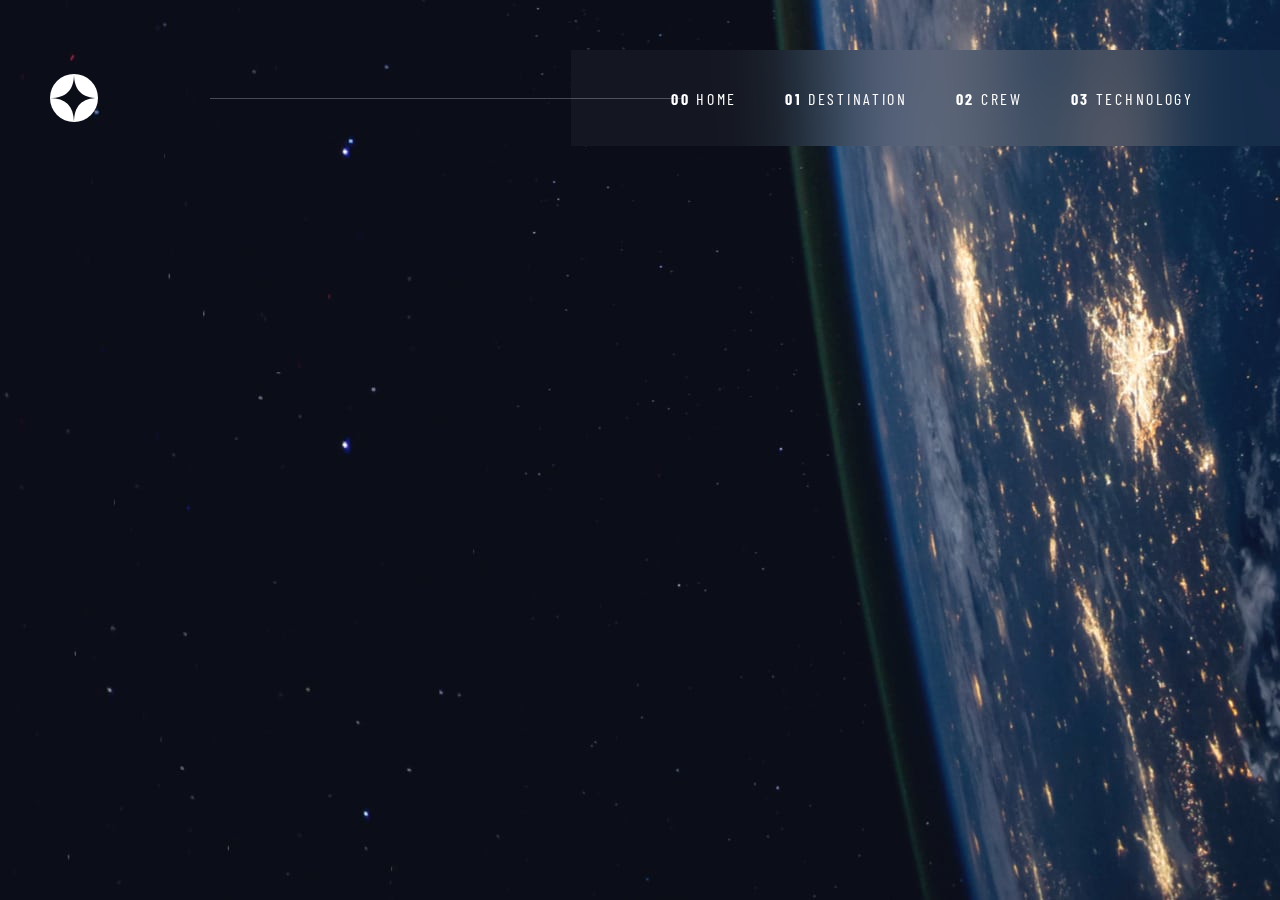
==== crew.html @ f90a1839 "pc" ====
<!DOCTYPE html>
<html lang="en">
<head>
  <meta charset="UTF-8">
  <meta name="viewport" content="width=device-width, initial-scale=1.0">

  <link rel="icon" type="image/png" sizes="32x32" href="./assets/favicon-32x32.png">
  <link rel="stylesheet" href="./style/styleCrew.css">
  
  <title>Frontend Mentor | Space tourism website</title>
</head>
<body >
  <nav>
    <img src="./assets/shared/logo.svg" alt="icon">
    <div class="rectangle"></div>
    <div class="linkbox">
      <a href="index.html"><p>00 <span>HOME</span></p></a>
      <a href="destination.html"><p>01 <span>DESTINATION</span></p></a>
      <a href="crew.html"><p>02 <span>CREW</span></p></a>
      <a href="#"><p>03 <span>TECHNOLOGY</span></p></a>
    </div>
  </nav> 
  
  <script src="./js/indexCrew.js"></script>
  <script src=""></script>
</body>
</html>
---- style/styleCrew.css ----
@import url('https://fonts.googleapis.com/css2?family=Alata&family=Barlow:wght@100;200;300;400;500&family=DM+Serif+Display&family=Fraunces:opsz,wght@9..144,700&family=Hanken+Grotesk:wght@500&family=Josefin+Sans:wght@300&family=Karla:wght@300;400&family=Manrope:wght@700&family=Montserrat:wght@100;500&family=Open+Sans:wght@400;700&family=Outfit:wght@300&family=Poppins:wght@300;400;500;600;700;800;900&family=Raleway:wght@400;700&display=swap');
@import url('https://fonts.googleapis.com/css2?family=Alata&family=Barlow+Condensed:wght@100;200;300;400;500;600&family=Barlow:wght@100;200;300;400;500&family=DM+Serif+Display&family=Fraunces:opsz,wght@9..144,700&family=Hanken+Grotesk:wght@500&family=Josefin+Sans:wght@300&family=Karla:wght@300;400&family=Manrope:wght@700&family=Montserrat:wght@100;500&family=Open+Sans:wght@400;700&family=Outfit:wght@300&family=Poppins:wght@300;400;500;600;700;800;900&family=Raleway:wght@400;700&display=swap');

*{
    margin: 0;
    padding: 0;
    box-sizing: border-box;
    text-decoration: none;
}
body{
    background-image: url("../assets/home/background-home-desktop.jpg");
    background-repeat: no-repeat;
    background-size: cover;
    overflow-x: hidden;
    width: 100vw;
    height: 100vh;
    display: flex;
    flex-direction: column;   
    justify-content: space-between;
    
}
nav{   
    display: flex;
    align-items: center;
    justify-content: space-between;
    margin-top: 50px;
    padding-left: 50px;    
    width: 100%;
}
.rectangle{
    position: relative;
    width: 473px;
    left: 112px;
    z-index: 1;
    height: 1px;
    flex-shrink: 0;
    opacity: 0.2515;
    background: #FFF;
}
.linkbox{
    display: flex;
    gap: 3rem;
    align-items: center;  
    padding-left: 100px;  
    width: 830px;
    height: 96px;
    background: rgba(255, 255, 255, 0.04);
    backdrop-filter: blur(40.774227142333984px);
}
.linkbox p{
    color: #FFF;
    font-family: 'Barlow Condensed';
    font-size: 16px;
    font-style: normal;
    font-weight: 700;
    line-height: normal;
    letter-spacing: 2.7px;
}
.linkbox span{
    color: #FFF;
    font-family: 'Barlow Condensed';
    font-size: 16px;
    font-style: normal;
    font-weight: 400;
    line-height: normal;
    letter-spacing: 2.7px;
}
.linkbox a{
    text-decoration: none;
    position: relative;
}
.linkbox a::before {
    content: "";
    position: absolute;
    width: 100%;
    height: 3px;
    bottom: -35px;
    left: 0;
    opacity: 0.5021;
    background: #FFF;
    visibility: hidden;
    border-radius: 5px;
    transform: scaleX(0);
    transition: .25s linear;
  }
  .linkbox a:hover::before   {
    visibility: visible;
    transform: scaleX(1);
  }
.linkbox a.active{
    text-decoration: underline 3px #FFF;
    text-underline-offset: 36px;
}
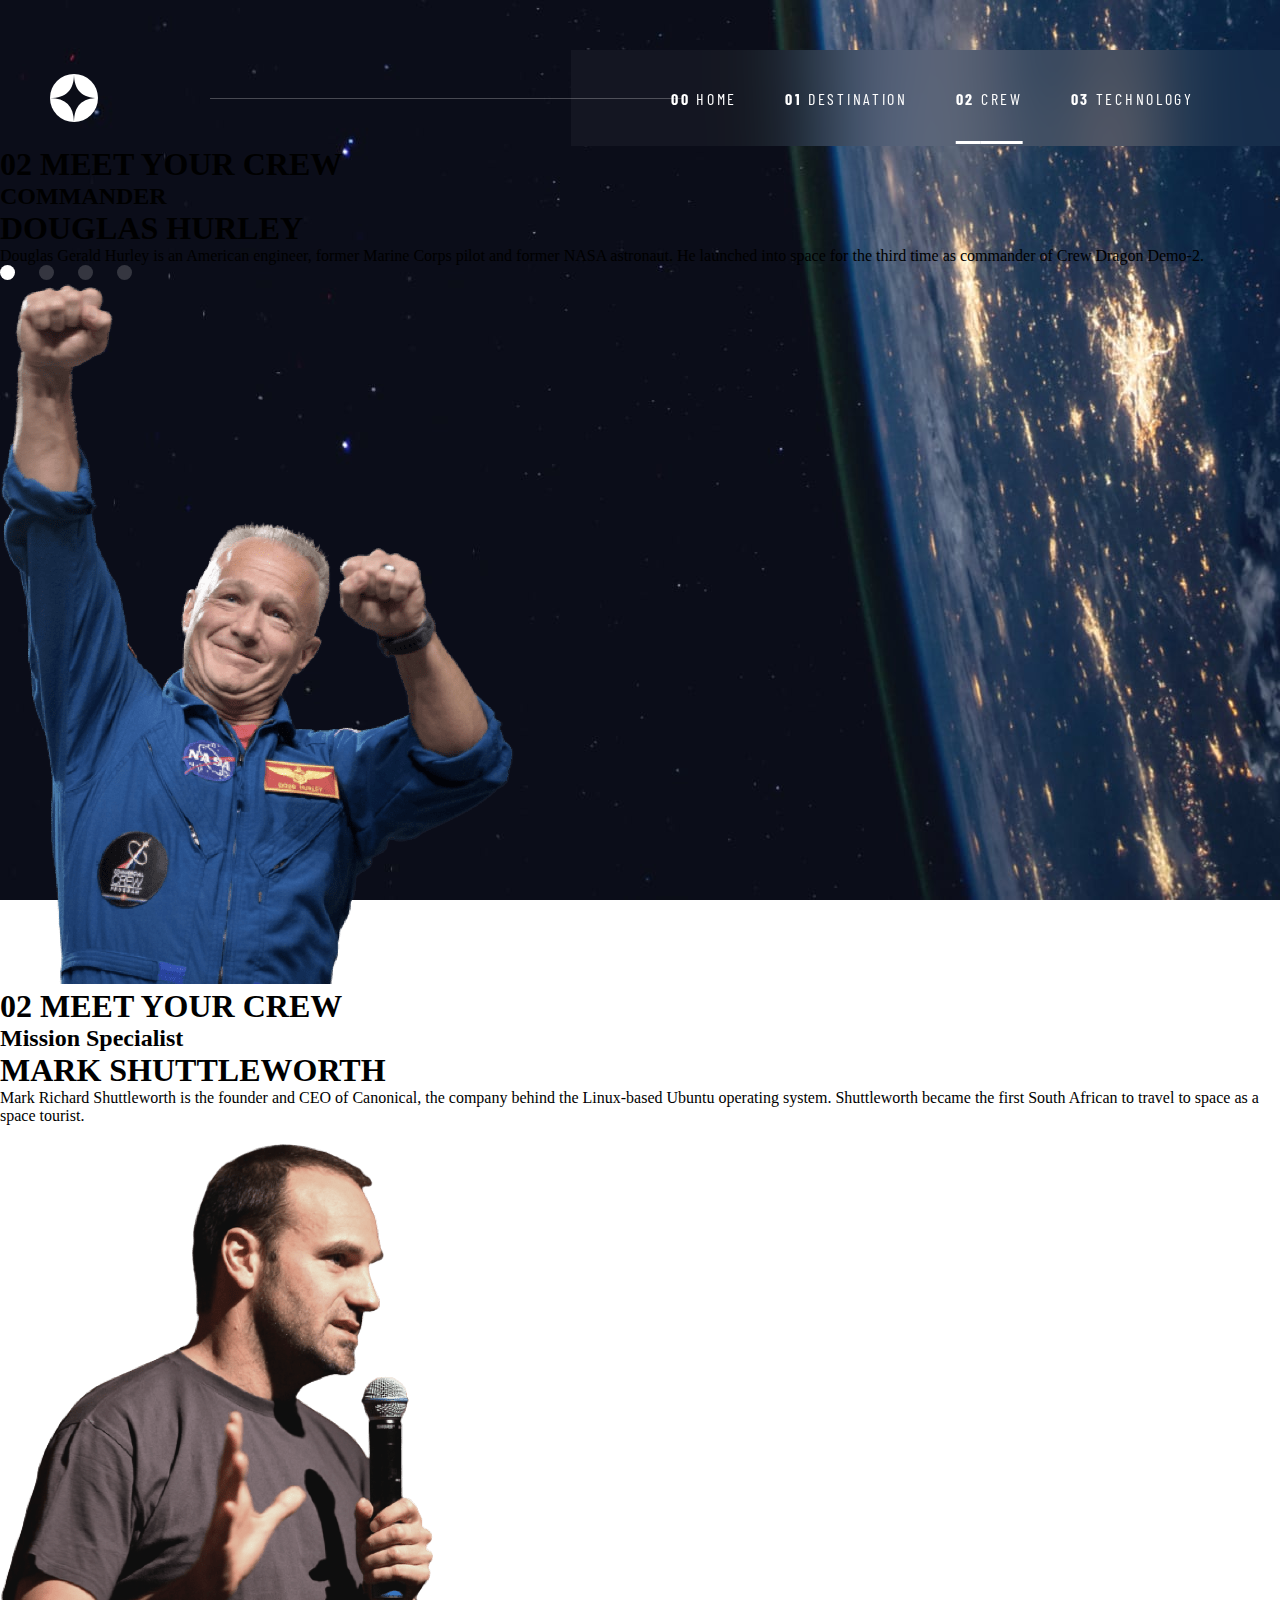
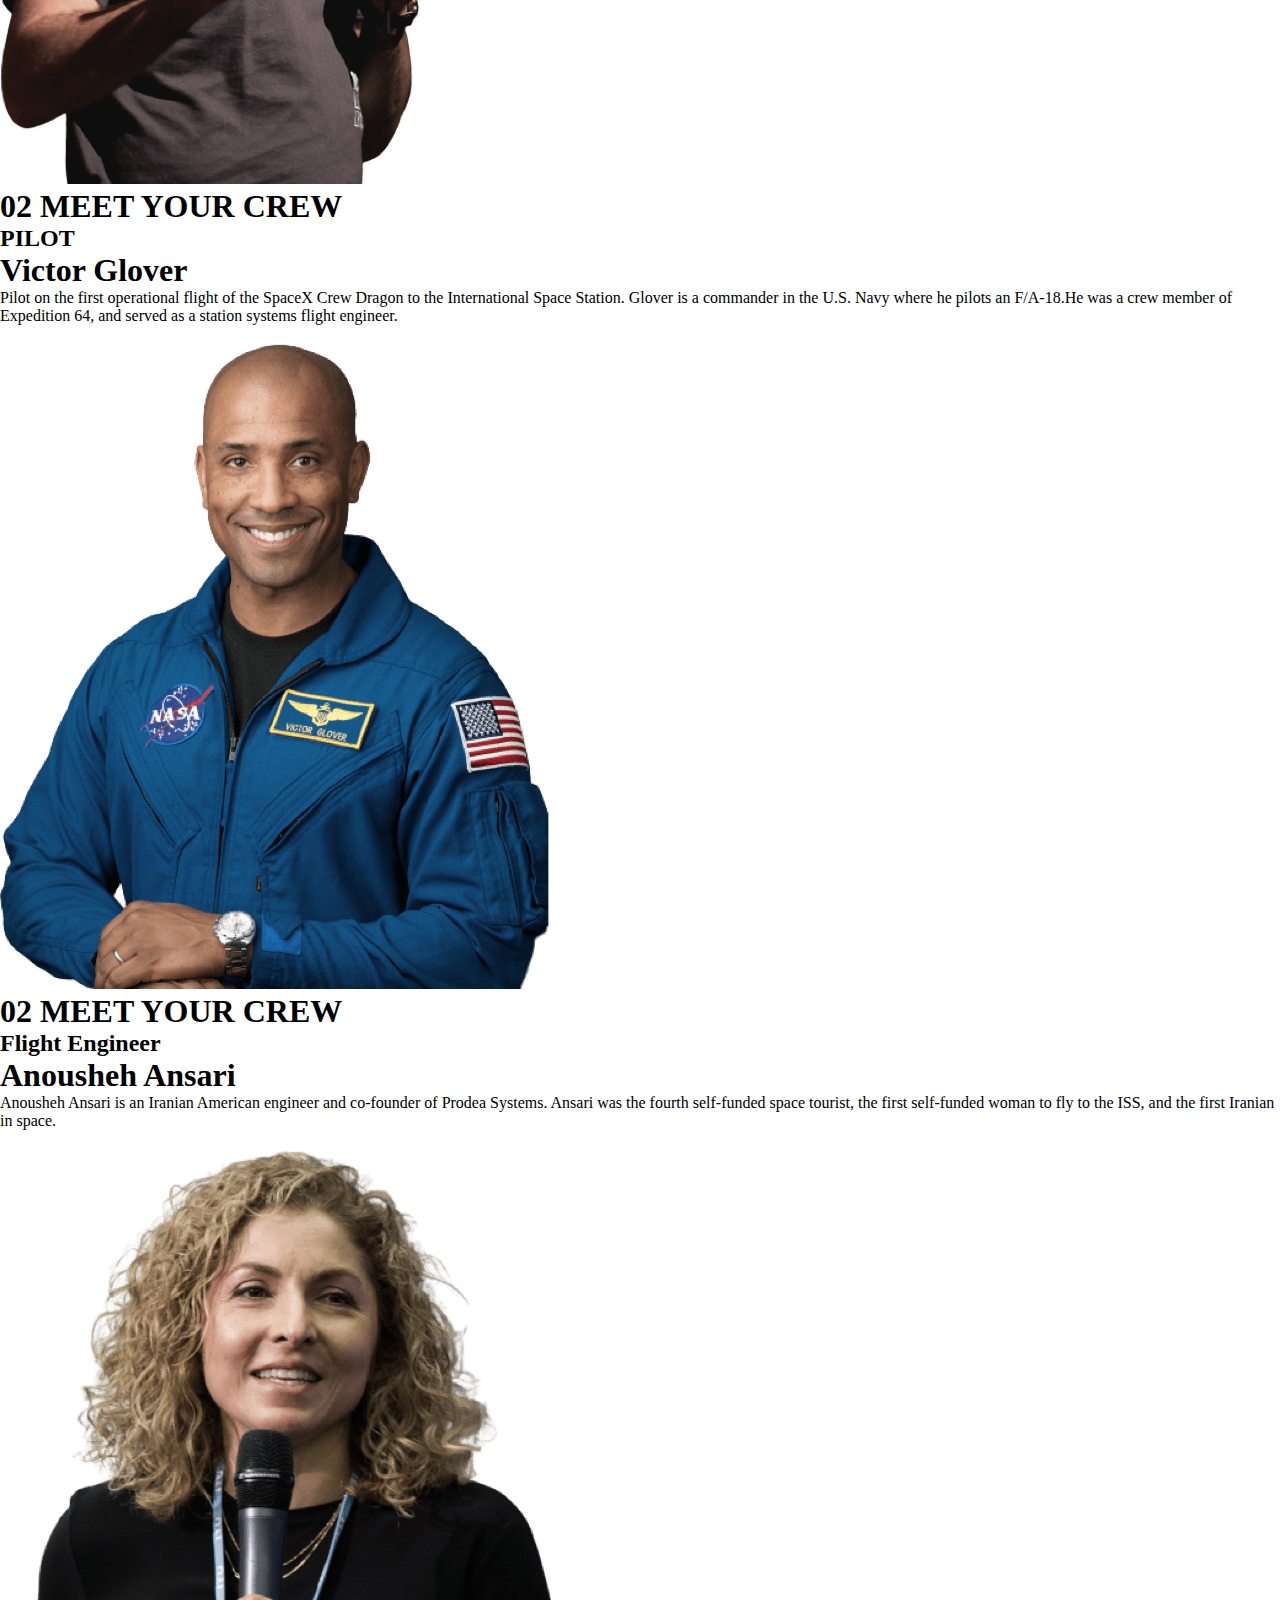
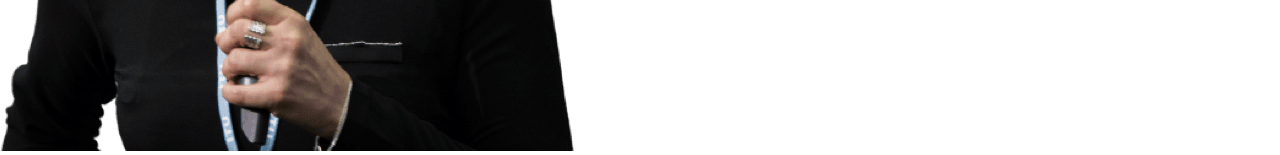
==== commit 093cc5c4: "pc" ====
--- a/crew.html
+++ b/crew.html
@@ -6,7 +6,7 @@
 
   <link rel="icon" type="image/png" sizes="32x32" href="./assets/favicon-32x32.png">
   <link rel="stylesheet" href="./style/styleCrew.css">
-  
+  <link rel="stylesheet" href="./style/transition.css">
   <title>Frontend Mentor | Space tourism website</title>
 </head>
 <body >
@@ -16,11 +16,89 @@
     <div class="linkbox">
       <a href="index.html"><p>00 <span>HOME</span></p></a>
       <a href="destination.html"><p>01 <span>DESTINATION</span></p></a>
-      <a href="crew.html"><p>02 <span>CREW</span></p></a>
-      <a href="#"><p>03 <span>TECHNOLOGY</span></p></a>
+      <a href="crew.html" class="active"><p>02 <span>CREW</span></p></a>
+      <a href="tech.html"><p>03 <span>TECHNOLOGY</span></p></a>
     </div>
   </nav> 
-  
+  <section class="crew">
+    <div class="crewBox">
+      <div class="leftSide">
+        <h1><span>02</span> MEET YOUR CREW</h1>
+        <div class="crewText">
+          <h2>COMMANDER</h2>
+          <h1>DOUGLAS HURLEY</h1>
+          <p>Douglas Gerald Hurley is an American engineer, former Marine Corps pilot and former NASA astronaut. He launched into space for the third time as commander of Crew Dragon Demo-2.</p>
+        </div>
+        <svg xmlns="http://www.w3.org/2000/svg" width="132" height="15" viewBox="0 0 132 15" fill="none">
+          <circle cx="7.5" cy="7.5" r="7.5" fill="white"/>
+          <circle opacity="0.174363" cx="46.5" cy="7.5" r="7.5" fill="white"/>
+          <circle opacity="0.174363" cx="85.5" cy="7.5" r="7.5" fill="white"/>
+          <circle opacity="0.174363" cx="124.5" cy="7.5" r="7.5" fill="white"/>
+          </svg>
+      </div>
+      <div class="rightSide">
+        <img src="./assets/crew/image-douglas-hurley.png" alt="img">
+      </div>
+    </div>
+    <div class="crewBox hidden">
+      <div class="leftSide">
+        <h1><span>02</span> MEET YOUR CREW</h1>
+        <div class="crewText">
+          <h2>Mission Specialist </h2>
+          <h1>MARK SHUTTLEWORTH</h1>
+          <p>Mark Richard Shuttleworth is the founder and CEO of Canonical, the company behind the Linux-based Ubuntu operating system. Shuttleworth became the first South African to travel to space as a space tourist.</p>
+        </div>
+        <svg xmlns="http://www.w3.org/2000/svg" width="132" height="15" viewBox="0 0 132 15" fill="none">
+          <circle cx="46.5" cy="7.5" r="7.5" fill="white"/>
+          <circle opacity="0.174363" cx="7.5" cy="7.5" r="7.5" fill="white"/>
+          <circle opacity="0.174363" cx="85.5" cy="7.5" r="7.5" fill="white"/>
+          <circle opacity="0.174363" cx="124.5" cy="7.5" r="7.5" fill="white"/>
+        </svg>
+      </div>
+      <div class="rightSide">
+        <img src="./assets/crew/image-mark-shuttleworth.png" alt="img">
+      </div>
+    </div>
+    <div class="crewBox hidden">
+      <div class="leftSide">
+        <h1><span>02</span> MEET YOUR CREW</h1>
+        <div class="crewText">
+          <h2>PILOT</h2>
+          <h1>Victor Glover</h1>
+          <p>Pilot on the first operational flight of the SpaceX Crew Dragon to the International Space Station. Glover is a commander in the U.S. Navy where he pilots an F/A-18.He was a crew member of Expedition 64, and served as a station systems flight engineer. </p>
+        </div>
+        <svg xmlns="http://www.w3.org/2000/svg" width="132" height="15" viewBox="0 0 132 15" fill="none">
+          <circle cx="85.5" cy="7.5" r="7.5" fill="white"/>
+          <circle opacity="0.174363" cx="7.5" cy="7.5" r="7.5" fill="white"/>
+          <circle opacity="0.174363" cx="46.5" cy="7.5" r="7.5" fill="white"/>
+          <circle opacity="0.174363" cx="124.5" cy="7.5" r="7.5" fill="white"/>
+        </svg>
+      </div>
+      <div class="rightSide">
+        <img src="./assets/crew/image-victor-glover.png" alt="img">
+      </div>
+    </div>
+    <div class="crewBox hidden">
+      <div class="leftSide">
+        <h1><span>02</span> MEET YOUR CREW</h1>
+        <div class="crewText">
+          <h2>Flight Engineer</h2>
+          <h1>Anousheh Ansari</h1>
+          <p>Anousheh Ansari is an Iranian American engineer and co-founder of Prodea Systems. Ansari was the fourth self-funded space tourist, the first self-funded woman to fly to the ISS, and the first Iranian in space. </p>
+        </div>
+        <svg xmlns="http://www.w3.org/2000/svg" width="132" height="15" viewBox="0 0 132 15" fill="none">
+          <circle cx="124.5" cy="7.5" r="7.5" fill="white"/>
+          <circle opacity="0.174363" cx="7.5" cy="7.5" r="7.5" fill="white"/>
+          <circle opacity="0.174363" cx="46.5" cy="7.5" r="7.5" fill="white"/>
+          <circle opacity="0.174363" cx="85.5" cy="7.5" r="7.5" fill="white"/>
+        </svg>
+      </div>
+      <div class="rightSide">
+        <img src="./assets/crew/image-anousheh-ansari.png" alt="img">
+      </div>
+    </div>
+
+  </section>
   <script src="./js/indexCrew.js"></script>
   <script src=""></script>
 </body>
--- a/style/transition.css
+++ b/style/transition.css
@@ -0,0 +1,22 @@
+body{
+    animation: transitionIn 1s;
+}
+.planetBox{
+    animation: transitionIn 1s;
+}
+.crewBox{
+    animation: transitionIn 1s;
+}
+.techBox{
+    animation: transitionIn 1s;
+}
+@keyframes transitionIn{
+    from{
+        opacity: 0;
+        transform: translateY(-20px);
+    }
+    to{
+        opacity: 1;
+        transform: translateY(0);
+    }
+}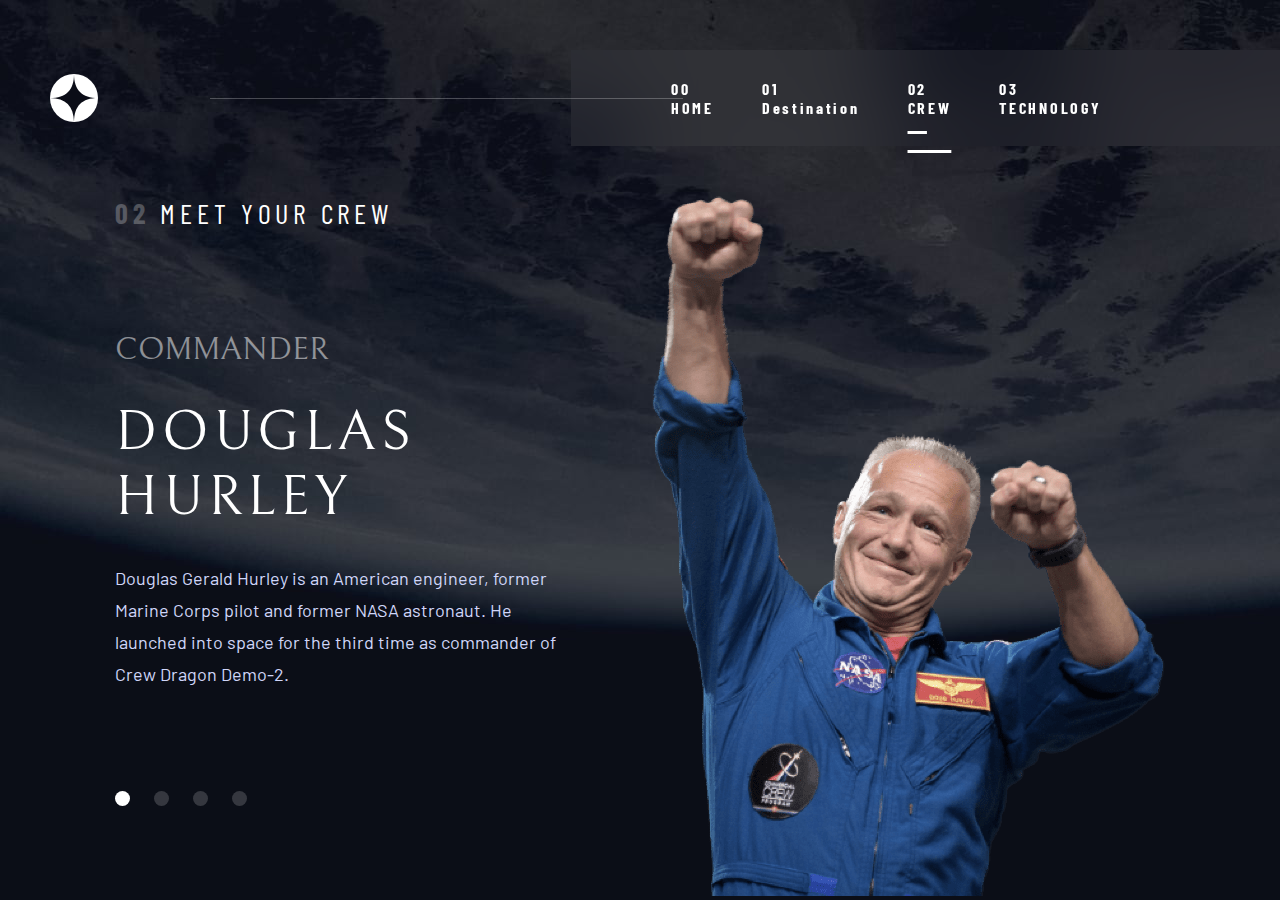
==== commit 9e3bd78a: "table" ====
--- a/crew.html
+++ b/crew.html
@@ -14,10 +14,10 @@
     <img src="./assets/shared/logo.svg" alt="icon">
     <div class="rectangle"></div>
     <div class="linkbox">
-      <a href="index.html"><p>00 <span>HOME</span></p></a>
-      <a href="destination.html"><p>01 <span>DESTINATION</span></p></a>
-      <a href="crew.html" class="active"><p>02 <span>CREW</span></p></a>
-      <a href="tech.html"><p>03 <span>TECHNOLOGY</span></p></a>
+      <a href="index.html" ><p class="number">00</p><p class="text">HOME</p></a>
+        <a href="destination.html" ><p class="number">01</p><p class="text">Destination</p></a>
+        <a href="crew.html" class="active"><p class="number">02</p><p class="text">CREW</p></a>
+        <a href="tech.html"><p class="number">03</p><p class="text">TECHNOLOGY</p></a>
     </div>
   </nav> 
   <section class="crew">
--- a/style/styleCrew.css
+++ b/style/styleCrew.css
@@ -1,6 +1,6 @@
 @import url('https://fonts.googleapis.com/css2?family=Alata&family=Barlow:wght@100;200;300;400;500&family=DM+Serif+Display&family=Fraunces:opsz,wght@9..144,700&family=Hanken+Grotesk:wght@500&family=Josefin+Sans:wght@300&family=Karla:wght@300;400&family=Manrope:wght@700&family=Montserrat:wght@100;500&family=Open+Sans:wght@400;700&family=Outfit:wght@300&family=Poppins:wght@300;400;500;600;700;800;900&family=Raleway:wght@400;700&display=swap');
 @import url('https://fonts.googleapis.com/css2?family=Alata&family=Barlow+Condensed:wght@100;200;300;400;500;600&family=Barlow:wght@100;200;300;400;500&family=DM+Serif+Display&family=Fraunces:opsz,wght@9..144,700&family=Hanken+Grotesk:wght@500&family=Josefin+Sans:wght@300&family=Karla:wght@300;400&family=Manrope:wght@700&family=Montserrat:wght@100;500&family=Open+Sans:wght@400;700&family=Outfit:wght@300&family=Poppins:wght@300;400;500;600;700;800;900&family=Raleway:wght@400;700&display=swap');
-
+@import url('https://fonts.googleapis.com/css2?family=Alata&family=Barlow+Condensed:wght@100;200;300;400;500;600&family=Barlow:wght@100;200;300;400;500&family=Bellefair&family=DM+Serif+Display&family=Fraunces:opsz,wght@9..144,700&family=Hanken+Grotesk:wght@500&family=Josefin+Sans:wght@300&family=Karla:wght@300;400&family=Manrope:wght@700&family=Montserrat:wght@100;500&family=Open+Sans:wght@400;700&family=Outfit:wght@300&family=Poppins:wght@300;400;500;600;700;800;900&family=Raleway:wght@400;700&display=swap');
 *{
     margin: 0;
     padding: 0;
@@ -8,7 +8,7 @@
     text-decoration: none;
 }
 body{
-    background-image: url("../assets/home/background-home-desktop.jpg");
+    background-image: url("../assets/crew/background-crew-desktop.jpg");
     background-repeat: no-repeat;
     background-size: cover;
     overflow-x: hidden;
@@ -90,4 +90,137 @@
 .linkbox a.active{
     text-decoration: underline 3px #FFF;
     text-underline-offset: 36px;
+}
+.crewBox{
+    display: flex;
+    padding: 0px 9% ;
+    justify-content: space-between;
+}
+.leftSide{
+    display: flex;
+    flex-direction: column;
+    justify-content: space-between;
+    padding-bottom: 9%;
+}
+.leftSide h1{
+    color: #FFF;
+    font-family: 'Barlow Condensed';
+    font-size: 28px;
+    font-style: normal;
+    font-weight: 400;
+    line-height: normal;
+    letter-spacing: 4.725px;
+    opacity: 1;
+}
+.leftSide h1 span{
+    font-weight: 700;
+    opacity: 0.25;
+}
+.crewText{
+    display: flex;
+    flex-direction: column;
+    gap: 2rem;
+}
+.crewText h2{
+    color: #FFF;
+    font-family: 'Bellefair';
+    font-size: 32px;
+    font-style: normal;
+    font-weight: 400;
+    line-height: normal;
+    text-transform: uppercase;
+    opacity: 0.5042;
+}
+.crewText h1{
+    color: #FFF;
+    font-family: 'Bellefair';
+    font-size: 56px;
+    font-style: normal;
+    font-weight: 400;
+    line-height: normal;
+    text-transform: uppercase;
+}
+.crewText p{
+    width: 444px;
+    color: #D0D6F9;
+    font-family: 'Barlow';
+    font-size: 18px;
+    font-style: normal;
+    font-weight: 400;
+    line-height: 32px; /* 177.778% */
+}
+svg circle{
+    cursor: pointer;
+}
+svg circle:hover{
+    opacity: 1;
+}
+.hidden{
+    display: none;
+}
+@media (max-width:768px){ 
+    body{
+        background-image: url("../assets/crew/background-crew-tablet.jpg");
+        background-size:auto;
+        width: 100vw;
+    }
+    .rectangle{
+        display: none;
+    }
+    .number{
+        display: none;
+    }
+    nav{        
+        margin-top: 0;
+    }
+    .linkbox{
+        width: auto;
+        height: 96px;
+        padding-left: 30px;
+        padding-right: 30px;
+        
+    }
+    .linkbox p{
+        font-size: 14px;
+        font-weight: 400;
+    }
+    .crewBox{
+        flex-direction: column;
+        align-items: center;
+        text-align: center;
+        padding-top: 30px;
+       
+    }
+    .leftSide{
+        width: 100vw;
+        align-items: center;        
+        padding-bottom: 9%;
+        gap: 2rem;
+    }
+    .leftSide h1{
+        margin-right: auto;
+        margin-left: 9%;
+    }
+    .crewText{
+        display: flex;
+        flex-direction: column;         
+        gap: 0;
+    }
+    .crewText h2{
+        font-size: 24px;
+    }
+    .crewText h1{
+        margin-left: 0%;
+        width: 457px;
+        font-size: 40px;
+        text-align: center;
+    }
+    .crewText p{
+        font-size: 16px;
+        line-height:28px; /* 177.778% */
+    }
+    .rightSide img{
+        width: 368.853px;
+        height: 532px;
+    }
 }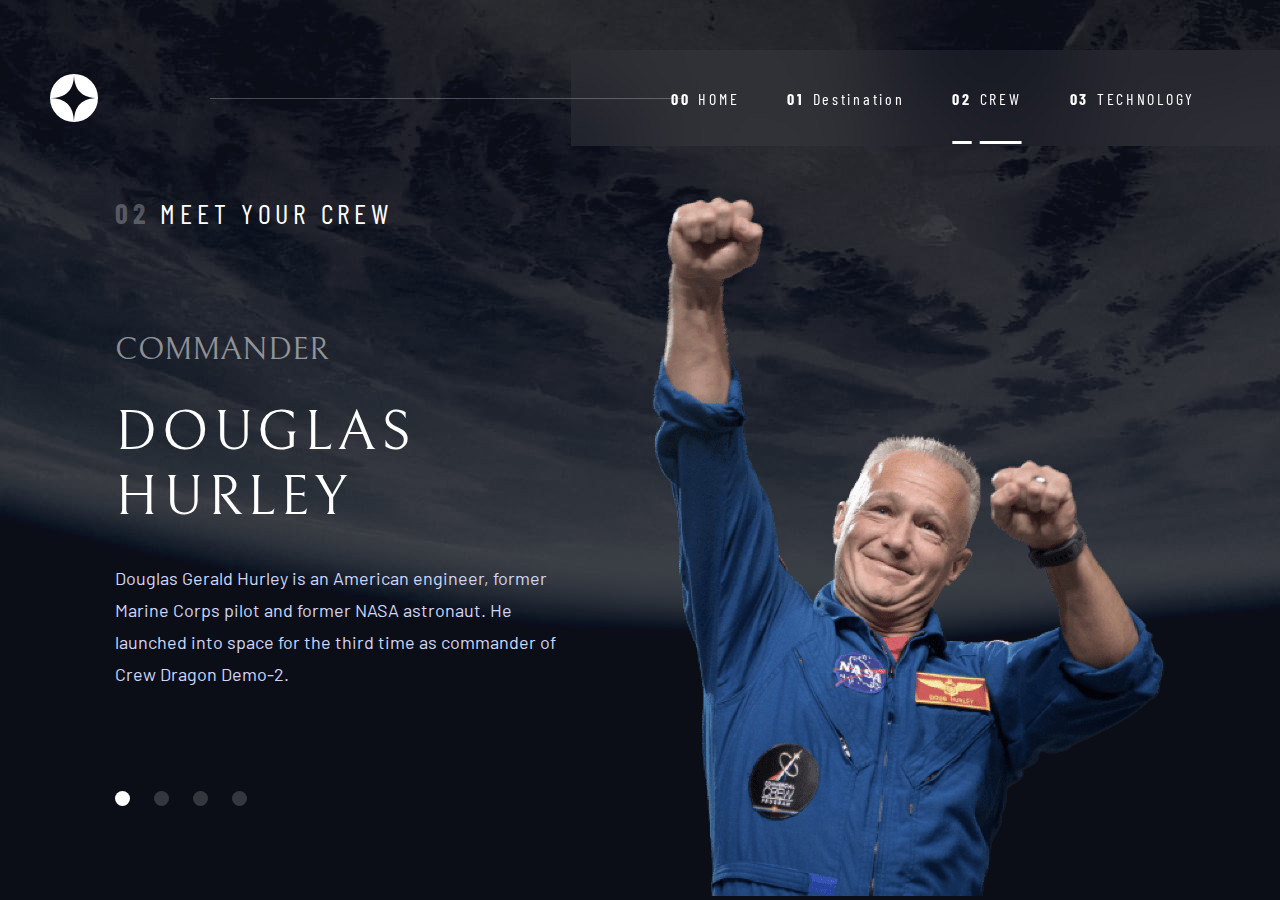
==== commit 1fc12fc6: "mobile" ====
--- a/crew.html
+++ b/crew.html
@@ -14,10 +14,20 @@
     <img src="./assets/shared/logo.svg" alt="icon">
     <div class="rectangle"></div>
     <div class="linkbox">
-      <a href="index.html" ><p class="number">00</p><p class="text">HOME</p></a>
-        <a href="destination.html" ><p class="number">01</p><p class="text">Destination</p></a>
-        <a href="crew.html" class="active"><p class="number">02</p><p class="text">CREW</p></a>
-        <a href="tech.html"><p class="number">03</p><p class="text">TECHNOLOGY</p></a>
+      <a href="index.html" ><div class="linkTextCointainer"><p class="number">00</p><p class="text">HOME</p></div></a>
+      <a href="destination.html"><div class="linkTextCointainer"><p class="number">01</p><p class="text">Destination</p></div></a>
+      <a href="crew.html"class="active"><div class="linkTextCointainer"><p class="number">02</p><p class="text">CREW</p></div></a>
+      <a href="tech.html"><div class="linkTextCointainer"><p class="number">03</p><p class="text">TECHNOLOGY</p></div></a>
+    </div>
+    <button class="openBtn"><img src="./assets/shared/icon-hamburger.svg" alt="icon"></button>
+    <div class="mobileMenu hidden">
+      <button class="closeBtn"><img src="./assets/shared/icon-close.svg" alt="icon"></button>
+      <div class="linkMobile">
+        <a href="index.html" class="active"><p class="textMobile">00<span>   HOME</span></p></a>
+        <a href="destination.html"><p class="textMobile">01<span>   Destination</span></p></a>
+        <a href="crew.html"><p class="textMobile">02<span>   Crew</span></p></a>
+        <a href="tech.html"><p class="textMobile">03<span>   TECHNOLOGY</span></p></a>
+      </div>
     </div>
   </nav> 
   <section class="crew">
--- a/style/styleCrew.css
+++ b/style/styleCrew.css
@@ -18,6 +18,10 @@
     flex-direction: column;   
     justify-content: space-between;
     
+}
+.linkTextCointainer{
+    display: flex;
+    gap: 8px;
 }
 nav{   
     display: flex;
@@ -47,7 +51,7 @@
     background: rgba(255, 255, 255, 0.04);
     backdrop-filter: blur(40.774227142333984px);
 }
-.linkbox p{
+.linkbox .number{
     color: #FFF;
     font-family: 'Barlow Condensed';
     font-size: 16px;
@@ -56,7 +60,7 @@
     line-height: normal;
     letter-spacing: 2.7px;
 }
-.linkbox span{
+.linkbox .text{
     color: #FFF;
     font-family: 'Barlow Condensed';
     font-size: 16px;
@@ -155,6 +159,52 @@
 svg circle:hover{
     opacity: 1;
 }
+.openBtn{
+    display: none;
+}
+.mobileMenu{
+    position: absolute;
+    right: 0;
+    top: 0;
+    z-index: 100;
+    height: 100vh;
+    width: 254px;
+    background: rgba(255, 255, 255, 0.04);
+    backdrop-filter: blur(40.774227142333984px);    
+    padding-left: 40px;
+    padding-top: 80px;    
+}
+.linkMobile{
+    display: flex;
+    flex-direction: column;
+    gap: 3rem;
+}
+.textMobile{
+    color: #FFF;
+    font-family: 'Barlow Condensed';
+    font-size: 16px;
+    font-style: normal;
+    font-weight: 700;
+    line-height: normal;
+    letter-spacing: 2.7px;
+}
+.textMobile span{
+    color: #FFF;
+    font-family: 'Barlow Condensed';
+    font-size: 16px;
+    font-style: normal;
+    font-weight: 400;
+    line-height: normal;
+    letter-spacing: 2.7px;
+}
+.closeBtn{
+    position: absolute;
+    right: 40px;
+    top: 30px;
+    background-color: transparent;
+    border: none;
+    outline: none;
+}
 .hidden{
     display: none;
 }
@@ -223,4 +273,50 @@
         width: 368.853px;
         height: 532px;
     }
-}+}
+@media (max-width:376px){ 
+    nav{
+        padding-top: 10px;
+        padding-right: 50px;
+    }
+    .linkbox{
+        display: none;
+    }
+    .openBtn{
+        display: block;
+        background-color: transparent;
+        border: none;
+        outline: none;
+    }
+    .crewBox{
+        flex-direction: column-reverse;
+    }
+    .leftSide h1{
+        
+        margin-right: auto;
+        margin-left: 9%;
+        font-size: 16px;
+    }
+    .crewText{
+        display: flex;
+        flex-direction: column; 
+        align-items: center;        
+        gap: 0;
+    }
+    .crewText h2{
+        font-size: 16px;
+    }
+    .crewText h1{         
+        margin-left: 0%;       
+        width: 327px;
+        font-size: 24px;
+    }
+    .crewText p{
+        width: 327px;
+        font-size: 15px;
+    }
+    .rightSide img{
+        width: 177.123px;
+        height: 222px;
+    }
+}
